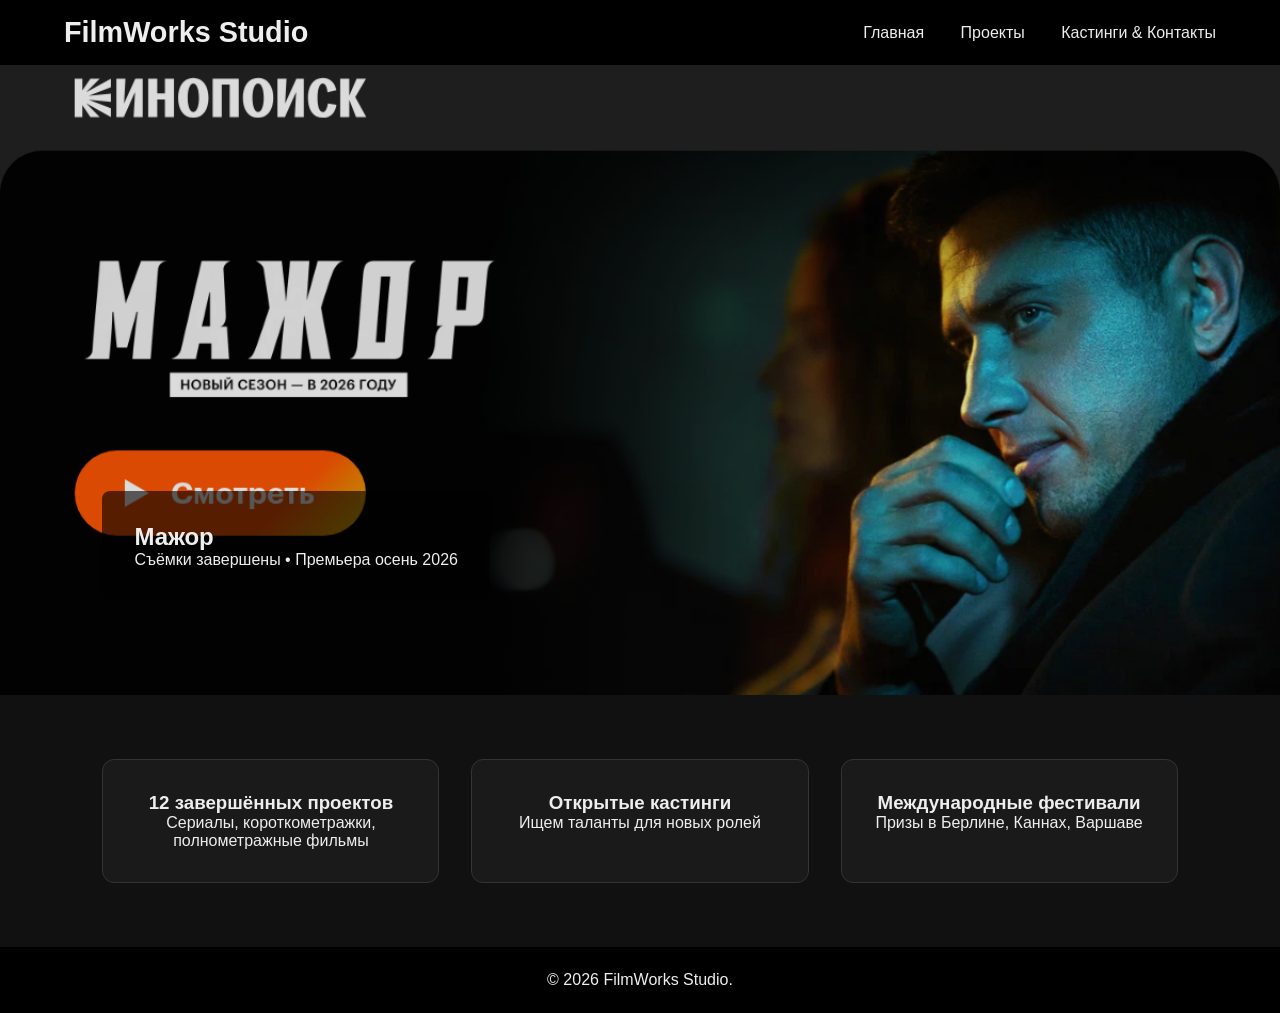
==== index.html @ 9439080f "Задание 1: создана главная страница + стили" ====
<!DOCTYPE html>
<html lang="ru">
<head>
    <meta charset="UTF-8">
    <meta name="viewport" content="width=device-width, initial-scale=1.0">
    <title>Киностудия "FilmWorks" — проекты и кастинги</title>
    <link rel="stylesheet" href="style.css">
</head>
<body>
    <header>
        <div class="logo">FilmWorks Studio</div>
        <nav>
            <a href="index.html">Главная</a>
            <a href="projects.html">Проекты</a>
            <a href="contacts.html">Кастинги & Контакты</a>
        </nav>
    </header>

    <section class="hero-slider">
        <div class="slide active">
            <img src="img/maj.png" alt="Новый сериал 'Мажор'">
            <div class="slide-caption">
                <h2>Мажор</h2>
                <p>Съёмки завершены • Премьера осень 2026</p>
            </div>
        </div>
        <div class="slide">
            <img src="img/11960c33-5dd0-403d-bb0a-cf21a99af61e.jpg" alt="Фильм 'F1'">
            <div class="slide-caption">
                <h2>F1</h2>
                <p>В производстве • Кастинг открыт</p>
            </div>
        </div>
        <div class="slide">
            <img src="img/maxresdefault.jpg" alt="Фильм 'круиз по джунглям'">
            <div class="slide-caption">
                <h2>Круиз по джунглям</h2>
                <p>Съёмки завершены • Премьера Летом 2026</p>
            </div>
        </div>
    </section>

    <section class="features">
        <div class="feature-card">
            <h3>12 завершённых проектов</h3>
            <p>Сериалы, короткометражки, полнометражные фильмы</p>
        </div>
        <div class="feature-card">
            <h3>Открытые кастинги</h3>
            <p>Ищем таланты для новых ролей</p>
        </div>
        <div class="feature-card">
            <h3>Международные фестивали</h3>
            <p>Призы в Берлине, Каннах, Варшаве</p>
        </div>
    </section>

    <footer>
        <p>© 2026 FilmWorks Studio.</p>
    </footer>
</body>
</html>
---- style.css ----
* { box-sizing: border-box; margin:0; padding:0; }
body { font-family: 'Segoe UI', sans-serif; background:#111; color:#eee; }

header {
    background: #000;
    padding: 1rem 5%;
    display: flex;
    justify-content: space-between;
    align-items: center;
}
.logo { font-size: 1.8rem; font-weight: bold; }
nav a { color: #eee; margin-left: 2rem; text-decoration: none; }

.hero-slider {
    position: relative;
    height: 70vh;
    overflow: hidden;
}
.slide {
    position: absolute;
    inset: 0;
    display: none;
}
.slide.active { display: block; }
.slide img {
    width: 100%;
    height: 100%;
    object-fit: cover;
    opacity: 0.85;
}
.slide-caption {
    position: absolute;
    bottom: 15%;
    left: 8%;
    background: rgba(0,0,0,0.6);
    padding: 2rem;
    max-width: 500px;
    border-radius: 8px;
}

.features {
    display: grid;
    grid-template-columns: repeat(auto-fit, minmax(280px, 1fr));
    gap: 2rem;
    padding: 4rem 8%;
}
.feature-card {
    background: #1a1a1a;
    padding: 2rem;
    text-align: center;
    border-radius: 12px;
    border: 1px solid #333;
}

footer {
    background: #000;
    text-align: center;
    padding: 1.5rem;
}
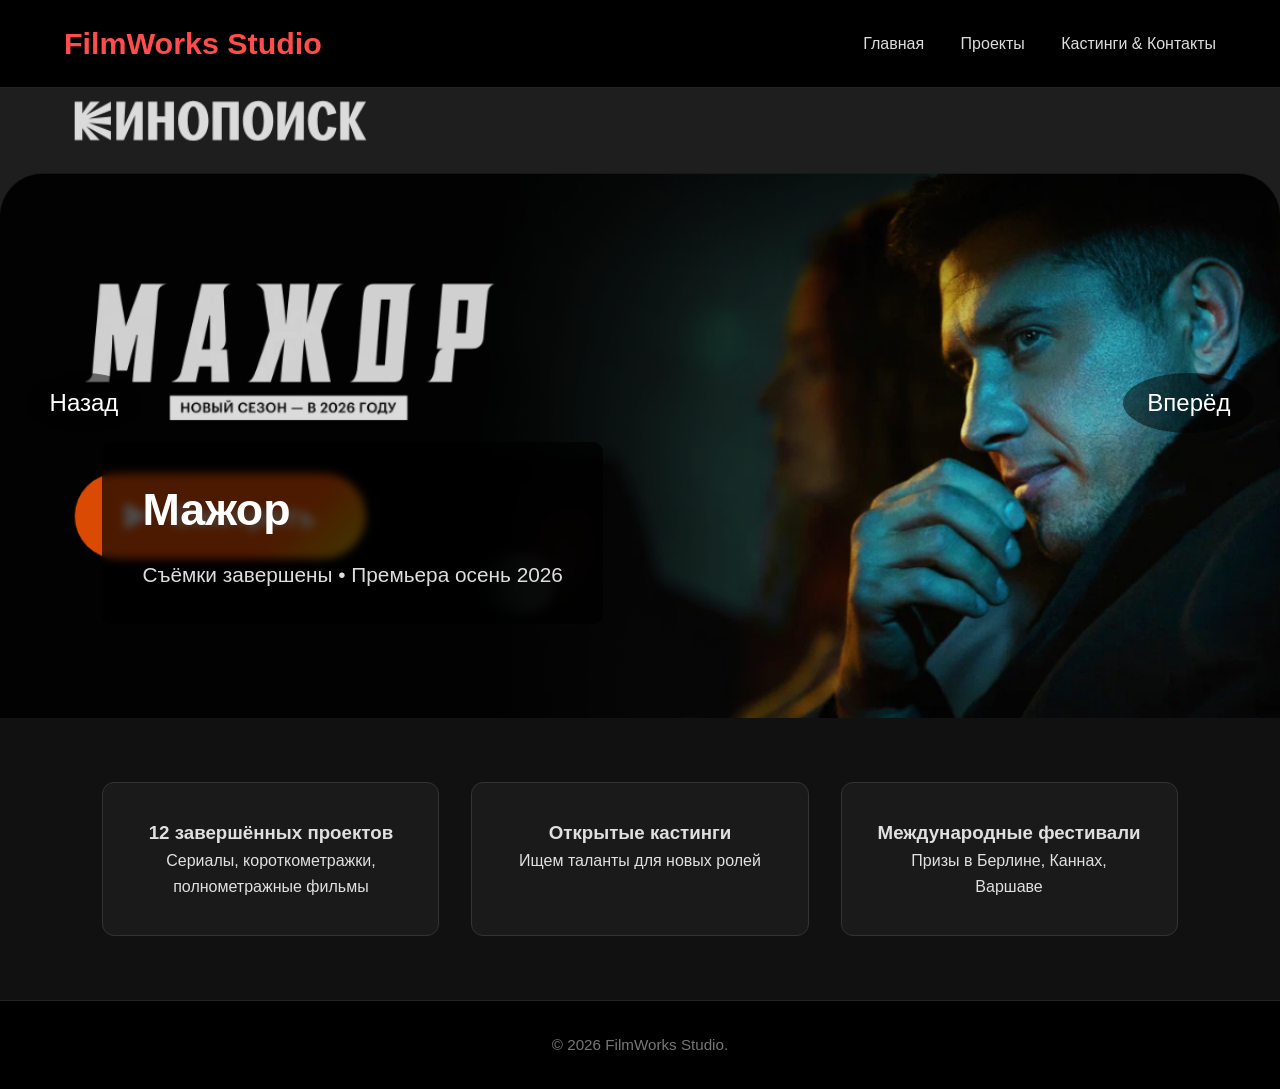
==== commit 033debe0: "Задание 6: реализован поиск и сортировка на странице проектов" ====
--- a/index.html
+++ b/index.html
@@ -58,5 +58,6 @@
     <footer>
         <p>© 2026 FilmWorks Studio.</p>
     </footer>
+    <script src="script.js" defer></script>
 </body>
 </html>
--- a/style.css
+++ b/style.css
@@ -1,41 +1,94 @@
-* { box-sizing: border-box; margin:0; padding:0; }
-body { font-family: 'Segoe UI', sans-serif; background:#111; color:#eee; }
+
+* {
+    box-sizing: border-box;
+    margin: 0;
+    padding: 0;
+}
+
+body {
+    font-family: 'Segoe UI', Tahoma, Geneva, Verdana, sans-serif;
+    background-color: #0f0f0f;
+    color: #e0e0e0;
+    line-height: 1.6;
+}
+
 
 header {
     background: #000;
-    padding: 1rem 5%;
+    padding: 1.2rem 5%;
     display: flex;
     justify-content: space-between;
     align-items: center;
-}
-.logo { font-size: 1.8rem; font-weight: bold; }
-nav a { color: #eee; margin-left: 2rem; text-decoration: none; }
+    border-bottom: 1px solid #222;
+    position: sticky;
+    top: 0;
+    z-index: 100;
+}
+
+.logo {
+    font-size: 1.9rem;
+    font-weight: bold;
+    color: #ff4d4d;        
+}
+
+nav a {
+    color: #ddd;
+    margin-left: 2rem;
+    text-decoration: none;
+    font-weight: 500;
+    transition: color 0.3s;
+}
+
+nav a:hover,
+nav a.active {
+    color: #ff4d4d;
+}
+
 
 .hero-slider {
     position: relative;
     height: 70vh;
+    min-height: 500px;
     overflow: hidden;
 }
+
 .slide {
     position: absolute;
     inset: 0;
     display: none;
 }
-.slide.active { display: block; }
+
+.slide.active {
+    display: block;
+}
+
 .slide img {
     width: 100%;
     height: 100%;
     object-fit: cover;
     opacity: 0.85;
 }
+
 .slide-caption {
     position: absolute;
     bottom: 15%;
     left: 8%;
-    background: rgba(0,0,0,0.6);
-    padding: 2rem;
-    max-width: 500px;
-    border-radius: 8px;
+    background: rgba(0,0,0,0.65);
+    padding: 2rem 2.5rem;
+    max-width: 550px;
+    border-radius: 10px;
+    backdrop-filter: blur(4px);
+}
+
+.slide-caption h2 {
+    font-size: 2.8rem;
+    margin-bottom: 0.8rem;
+    color: #fff;
+}
+
+.slide-caption p {
+    font-size: 1.3rem;
+    color: #ddd;
 }
 
 .features {
@@ -43,17 +96,411 @@
     grid-template-columns: repeat(auto-fit, minmax(280px, 1fr));
     gap: 2rem;
     padding: 4rem 8%;
-}
+    background: #111;
+}
+
 .feature-card {
     background: #1a1a1a;
-    padding: 2rem;
+    padding: 2.2rem;
     text-align: center;
     border-radius: 12px;
     border: 1px solid #333;
-}
+    transition: transform 0.3s, box-shadow 0.3s;
+}
+
+.feature-card:hover {
+    transform: translateY(-8px);
+    box-shadow: 0 12px 30px rgba(255, 77, 77, 0.12);
+}
+
+
+.projects-grid {
+    display: grid;
+    grid-template-columns: repeat(auto-fill, minmax(260px, 1fr));
+    gap: 2rem;
+    padding: 0 8% 5rem;
+}
+
+.project-card {
+    background: #1a1a1a;
+    border-radius: 12px;
+    overflow: hidden;
+    transition: all 0.28s ease;
+    border: 1px solid #2a2a2a;
+}
+
+.project-card:hover {
+    transform: translateY(-10px);
+    box-shadow: 0 15px 35px rgba(255, 77, 77, 0.15);
+    border-color: #ff4d4d;
+}
+
+.project-card img {
+    width: 100%;
+    height: 340px;
+    object-fit: cover;
+}
+
+.project-card h3 {
+    padding: 1.2rem 1.3rem 0.5rem;
+    font-size: 1.35rem;
+}
+
+.project-card p {
+    padding: 0 1.3rem 1.2rem;
+    color: #aaa;
+    font-size: 0.97rem;
+}
+
+.project-card a {
+    display: block;
+    padding: 1rem;
+    background: #ff4d4d;
+    color: white;
+    text-align: center;
+    text-decoration: none;
+    font-weight: 600;
+    transition: background 0.3s;
+}
+
+.project-card a:hover {
+    background: #e63939;
+}
+
 
 footer {
     background: #000;
     text-align: center;
+    padding: 2rem;
+    border-top: 1px solid #222;
+    font-size: 0.95rem;
+    color: #777;
+}
+
+@media (max-width: 992px) {
+    header {
+        padding: 1rem 4%;
+    }
+    .hero-slider {
+        height: 60vh;
+    }
+    .slide-caption h2 {
+        font-size: 2.4rem;
+    }
+}
+
+@media (max-width: 768px) {
+    header {
+        flex-direction: column;
+        gap: 1.2rem;
+        padding: 1.2rem 5%;
+    }
+    
+    nav a {
+        margin: 0 1.2rem;
+        font-size: 1.05rem;
+    }
+    
+    .projects-grid {
+        grid-template-columns: repeat(auto-fill, minmax(220px, 1fr));
+        padding: 0 5% 4rem;
+    }
+    
+    .search-bar {
+        padding: 2rem 5%;
+    }
+    
+    .features {
+        padding: 3rem 5%;
+    }
+}
+
+@media (max-width: 480px) {
+    .slide-caption {
+        left: 5%;
+        right: 5%;
+        bottom: 10%;
+        padding: 1.5rem;
+    }
+    
+    .slide-caption h2 {
+        font-size: 2rem;
+    }
+}
+
+.project-detail {
+    max-width: 1200px;
+    margin: 0 auto;
+    padding: 2rem 5%;
+}
+
+.hero-project {
+    display: flex;
+    gap: 3rem;
+    margin-bottom: 4rem;
+    flex-wrap: wrap;
+}
+
+.main-poster {
+    width: 100%;
+    max-width: 400px;
+    border-radius: 12px;
+    box-shadow: 0 10px 30px rgba(0,0,0,0.6);
+}
+
+.project-info h1 {
+    font-size: 3rem;
+    margin-bottom: 0.8rem;
+}
+
+.meta {
+    font-size: 1.2rem;
+    color: #aaa;
+    margin-bottom: 1rem;
+}
+
+.director, .genre-tags {
+    font-size: 1.1rem;
+    margin: 0.5rem 0;
+}
+
+.trailer-btn {
+    margin-top: 1.5rem;
+    padding: 1rem 2rem;
+    background: #ff4d4d;
+    border: none;
+    color: white;
+    font-size: 1.1rem;
+    border-radius: 6px;
+    cursor: pointer;
+    transition: background 0.3s;
+}
+
+.trailer-btn:hover {
+    background: #e63939;
+}
+
+.description, .gallery, .cast, .reviews {
+    margin-bottom: 4rem;
+}
+
+.gallery-grid {
+    display: grid;
+    grid-template-columns: repeat(auto-fill, minmax(220px, 1fr));
+    gap: 1.2rem;
+}
+
+.gallery-grid img {
+    width: 100%;
+    border-radius: 8px;
+    transition: transform 0.3s;
+}
+
+.gallery-grid img:hover {
+    transform: scale(1.05);
+}
+
+.reviews .review {
+    background: #1a1a1a;
     padding: 1.5rem;
+    border-radius: 10px;
+    margin-bottom: 1.5rem;
+    border-left: 4px solid #ff4d4d;
+}
+
+.review-author {
+    font-weight: bold;
+    color: #ff4d4d;
+    margin-bottom: 0.8rem;
+}
+
+@media (max-width: 768px) {
+    .hero-project {
+        flex-direction: column;
+        align-items: center;
+        text-align: center;
+    }
+    
+    .main-poster {
+        max-width: 320px;
+    }
+}
+.contacts-page {
+    max-width: 1100px;
+    margin: 0 auto;
+    padding: 2rem 5%;
+}
+
+.contact-hero {
+    text-align: center;
+    padding: 4rem 0 3rem;
+}
+
+.contact-hero h1 {
+    font-size: 2.8rem;
+    margin-bottom: 1rem;
+}
+
+.contact-hero p {
+    font-size: 1.3rem;
+    color: #aaa;
+    max-width: 800px;
+    margin: 0 auto;
+}
+
+.contact-form-section {
+    display: flex;
+    gap: 4rem;
+    flex-wrap: wrap;
+}
+
+.contact-form {
+    flex: 1;
+    min-width: 320px;
+    background: #1a1a1a;
+    padding: 2.5rem;
+    border-radius: 12px;
+    border: 1px solid #333;
+}
+
+.contact-form label {
+    display: block;
+    margin: 1.2rem 0 0.5rem;
+    font-weight: 500;
+}
+
+.contact-form input,
+.contact-form select,
+.contact-form textarea {
+    width: 100%;
+    padding: 0.9rem;
+    background: #222;
+    border: 1px solid #444;
+    border-radius: 6px;
+    color: #eee;
+    font-size: 1rem;
+}
+
+.contact-form input:focus,
+.contact-form select:focus,
+.contact-form textarea:focus {
+    outline: none;
+    border-color: #ff4d4d;
+    box-shadow: 0 0 0 3px rgba(255,77,77,0.2);
+}
+
+.contact-form button {
+    margin-top: 1.8rem;
+    width: 100%;
+    padding: 1.1rem;
+    background: #ff4d4d;
+    border: none;
+    color: white;
+    font-size: 1.1rem;
+    font-weight: bold;
+    border-radius: 6px;
+    cursor: pointer;
+    transition: background 0.3s;
+}
+
+.contact-form button:hover {
+    background: #e63939;
+}
+
+.contact-info {
+    flex: 1;
+    min-width: 300px;
+}
+
+.contact-info h3 {
+    margin-bottom: 1.5rem;
+}
+
+.contact-info p {
+    margin: 0.8rem 0;
+    font-size: 1.1rem;
+}
+
+.map-placeholder img {
+    width: 100%;
+    max-width: 500px;
+    border-radius: 10px;
+    margin: 1.5rem 0;
+}
+
+.social-links a {
+    display: inline-block;
+    margin-right: 1.5rem;
+    margin-top: 1rem;
+    color: #ff4d4d;
+    text-decoration: none;
+    font-size: 1.1rem;
+}
+
+.social-links a:hover {
+    text-decoration: underline;
+}
+
+@media (max-width: 900px) {
+    .contact-form-section {
+        flex-direction: column;
+        gap: 3rem;
+    }
+}
+
+.slider-btn {
+    position: absolute;
+    top: 50%;
+    transform: translateY(-50%);
+    background: rgba(0,0,0,0.5);
+    color: white;
+    border: none;
+    padding: 1rem 1.5rem;
+    font-size: 1.5rem;
+    cursor: pointer;
+    border-radius: 50%;
+    transition: background 0.3s;
+    z-index: 10;
+}
+
+.prev-btn { left: 2%; }
+.next-btn { right: 2%; }
+
+.slider-btn:hover {
+    background: rgba(255, 77, 77, 0.7);
+}
+
+.feature-card, .project-card, .review, .contact-form {
+    opacity: 0;
+    transform: translateY(30px);
+    transition: opacity 0.8s ease, transform 0.8s ease;
+}
+
+.visible {
+    opacity: 1;
+    transform: translateY(0);
+}
+
+.search-bar.compact {
+    display: flex;
+    gap: 1rem;
+    padding: 1.5rem 8%;
+    justify-content: center;
+    background: #111;
+}
+
+.search-bar.compact input,
+.search-bar.compact select {
+    padding: 0.85rem 1.2rem;
+    font-size: 1rem;
+    border: 1px solid #333;
+    border-radius: 6px;
+    background: #1a1a1a;
+    color: #eee;
+    min-width: 160px;
+}
+
+.search-bar.compact input {
+    flex: 1;
+    max-width: 450px;
 }
